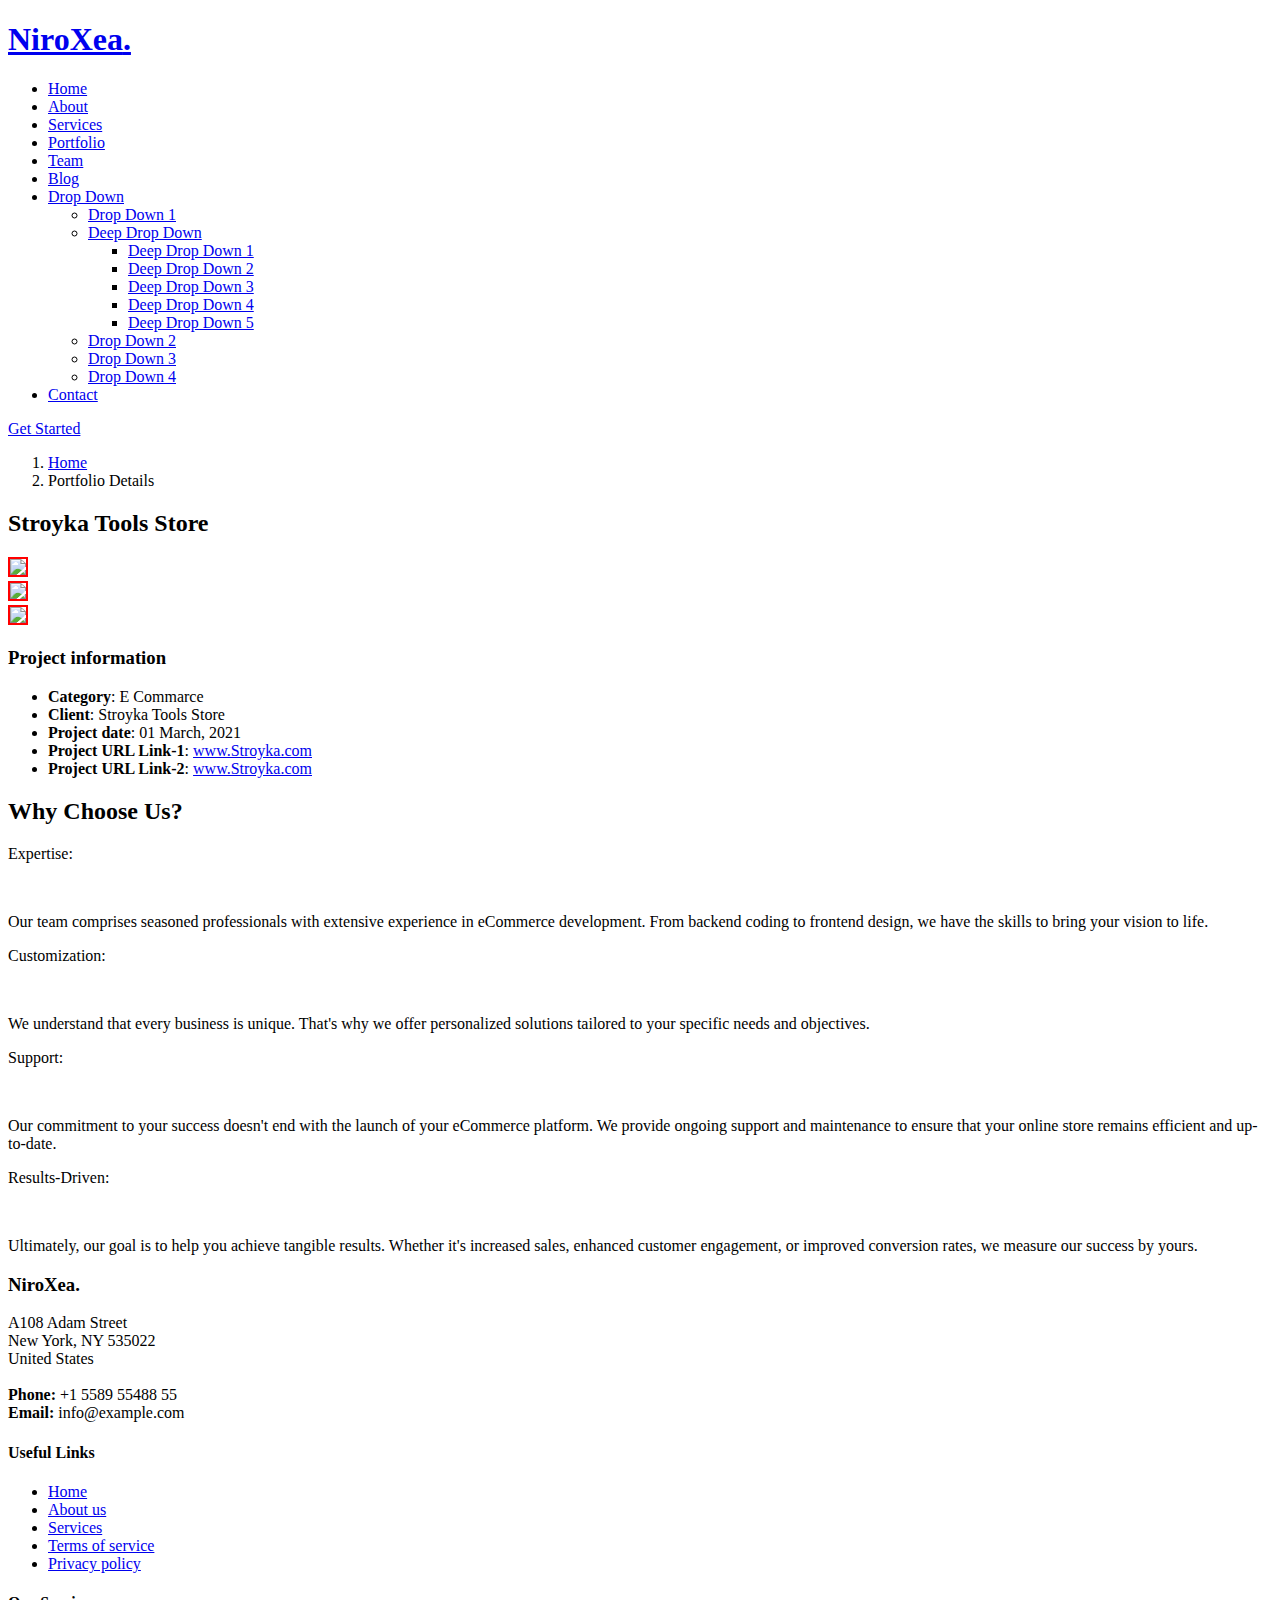
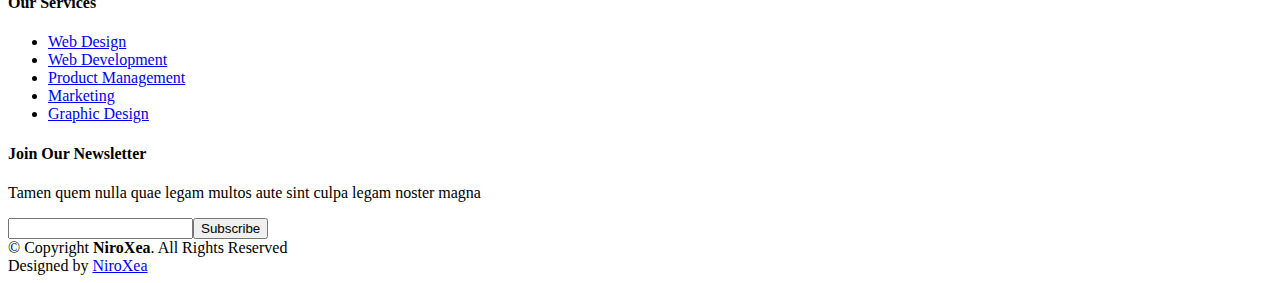
==== portfolio-details.html @ f6bf73a2 "Add files via upload" ====
<!DOCTYPE html>
<html lang="en">

<head>
  <meta charset="utf-8">
  <meta content="width=device-width, initial-scale=1.0" name="viewport">

  <title>Portfolio Details - NiroXea</title>
  <meta content="" name="description">
  <meta content="" name="keywords">

  <!-- Favicons -->
  <link href="assets/img/favicon.png" rel="icon">
  <link href="assets/img/apple-touch-icon.png" rel="apple-touch-icon">

  <!-- Google Fonts -->
  <link href="https://fonts.googleapis.com/css?family=Open+Sans:300,300i,400,400i,600,600i,700,700i|Raleway:300,300i,400,400i,500,500i,600,600i,700,700i|Poppins:300,300i,400,400i,500,500i,600,600i,700,700i" rel="stylesheet">

  <!-- Vendor CSS Files -->
  <link href="assets/vendor/aos/aos.css" rel="stylesheet">
  <link href="assets/vendor/bootstrap/css/bootstrap.min.css" rel="stylesheet">
  <link href="assets/vendor/bootstrap-icons/bootstrap-icons.css" rel="stylesheet">
  <link href="assets/vendor/boxicons/css/boxicons.min.css" rel="stylesheet">
  <link href="assets/vendor/glightbox/css/glightbox.min.css" rel="stylesheet">
  <link href="assets/vendor/remixicon/remixicon.css" rel="stylesheet">
  <link href="assets/vendor/swiper/swiper-bundle.min.css" rel="stylesheet">

  <!-- Template Main CSS File -->
  <link href="assets/css/style.css" rel="stylesheet">

  <!-- =======================================================
  * Template Name:NiroXea
  * Updated: Mar 13 2024 with Bootstrap v5.3.3
  * Template URL: https://NiroXea.com/NiroXea-bootstrap-corporate-template/
  * Author: NiroXea.com
  * License: https://NiroXea.com/license/
  ======================================================== -->
</head>

<body>

  <!-- ======= Header ======= -->
  <header id="header" class="fixed-top d-flex align-items-center bg-dark">
    <div class="container d-flex align-items-center">
      <h1 class="logo me-auto"><a href="index.html">NiroXea<span>.</span></a></h1>
      <!-- Uncomment below if you prefer to use an image logo -->
      <!-- <a href="index.html" class="logo me-auto"><img src="assets/img/logo.png" alt=""></a>-->

      <nav id="navbar" class="navbar order-last order-lg-0">
        <ul>
          <li><a class="nav-link scrollto " href="#hero">Home</a></li>
          <li><a class="nav-link scrollto" href="#about">About</a></li>
          <li><a class="nav-link scrollto" href="#services">Services</a></li>
          <li><a class="nav-link scrollto active" href="#portfolio">Portfolio</a></li>
          <li><a class="nav-link scrollto" href="#team">Team</a></li>
          <li><a href="blog.html">Blog</a></li>
          <li class="dropdown d-none"><a href="#"><span>Drop Down</span> <i class="bi bi-chevron-down"></i></a>
            <ul>
              <li><a href="#">Drop Down 1</a></li>
              <li class="dropdown"><a href="#"><span>Deep Drop Down</span> <i class="bi bi-chevron-right"></i></a>
                <ul>
                  <li><a href="#">Deep Drop Down 1</a></li>
                  <li><a href="#">Deep Drop Down 2</a></li>
                  <li><a href="#">Deep Drop Down 3</a></li>
                  <li><a href="#">Deep Drop Down 4</a></li>
                  <li><a href="#">Deep Drop Down 5</a></li>
                </ul>
              </li>
              <li><a href="#">Drop Down 2</a></li>
              <li><a href="#">Drop Down 3</a></li>
              <li><a href="#">Drop Down 4</a></li>
            </ul>
          </li>
          <li><a class="nav-link scrollto" href="#contact">Contact</a></li>
        </ul>
        <i class="bi bi-list mobile-nav-toggle"></i>
      </nav><!-- .navbar -->

      <a href="#about" class="get-started-btn scrollto">Get Started</a>
    </div>
  </header><!-- End Header -->

  <main id="main" class="bg-dark">

    <!-- ======= Breadcrumbs ======= -->
    <section class="breadcrumbs">
      <div class="container">

        <ol>
          <li><a href="index.html">Home</a></li>
          <li>Portfolio Details</li>
        </ol>
        <h2>Stroyka Tools Store</h2>

      </div>
    </section><!-- End Breadcrumbs -->

    <!-- ======= Portfolio Details Section ======= -->
    <section id="portfolio-details" class="portfolio-details">
      <div class="container">

        <div class="row gy-4">

          <div class="col-lg-8">
            <div class="portfolio-details-slider swiper">
              <div class="swiper-wrapper align-items-start">

                <div class="swiper-slide d-flex align-items-start "style="">
                  <img src="assets/img/portfolio/New folder//tool/tool (1).png" class="rounded-2" style="border: 2px solid red;">
                </div>

                <div class="swiper-slide d-flex align-items-start "style="">
                  <img src="assets/img/portfolio/New folder//tool/tool (2).png" class="rounded-2" style="border: 2px solid red;">
                </div>

                <div class="swiper-slide d-flex align-items-start "style="">
                  <img src="assets/img/portfolio/New folder//tool/tool (3).png" class="rounded-2" style="border: 2px solid red;">
                </div>

              </div>
              <div class="swiper-pagination"></div>
            </div>
          </div>

          <div class="col-lg-4">
            <div class="portfolio-info text-white">
              <h3>Project information</h3>
              <ul>
                <li><strong>Category</strong>: E Commarce</li>
                <li><strong>Client</strong>: Stroyka Tools Store</li>
                <li><strong>Project date</strong>: 01 March, 2021</li>
                <li><strong>Project URL Link-1</strong>: <a href="https://main--stroyka-niroxea.netlify.app/">www.Stroyka.com</a></li>
                <li><strong>Project URL Link-2</strong>: <a href="https://main--stroyka-niroxea.netlify.app/index-2">www.Stroyka.com</a></li>
              </ul>
            </div>
            <div class="portfolio-description text-white">
              <h2>Why Choose Us?</h2>
              <p class="fw-bold">Expertise:
              </p><br>
              <p class="">Our team comprises seasoned professionals with extensive experience in eCommerce development. From backend coding to frontend design, we have the skills to bring your vision to life.</p>
              <p class="fw-bold">Customization:
              </p><br>
              <p class="">We understand that every business is unique. That's why we offer personalized solutions tailored to your specific needs and objectives.</p>


              <p class="fw-bold">Support: 
              </p><br>
              <p class="">Our commitment to your success doesn't end with the launch of your eCommerce platform. We provide ongoing support and maintenance to ensure that your online store remains efficient and up-to-date.</p>
              <p class="fw-bold">Results-Driven: 
              </p><br>
              <p class="">Ultimately, our goal is to help you achieve tangible results. Whether it's increased sales, enhanced customer engagement, or improved conversion rates, we measure our success by yours.</p>
            </div>
          </div>

        </div>

      </div>
    </section><!-- End Portfolio Details Section -->

  </main><!-- End #main -->

  <!-- ======= Footer ======= -->
  <footer id="footer">

    <div class="footer-top">
      <div class="container">
        <div class="row">

          <div class="col-lg-3 col-md-6 footer-contact">
            <h3>NiroXea<span>.</span></h3>
            <p>
              A108 Adam Street <br>
              New York, NY 535022<br>
              United States <br><br>
              <strong>Phone:</strong> +1 5589 55488 55<br>
              <strong>Email:</strong> info@example.com<br>
            </p>
          </div>

          <div class="col-lg-2 col-md-6 footer-links">
            <h4>Useful Links</h4>
            <ul>
              <li><i class="bx bx-chevron-right"></i> <a href="#">Home</a></li>
              <li><i class="bx bx-chevron-right"></i> <a href="#">About us</a></li>
              <li><i class="bx bx-chevron-right"></i> <a href="#">Services</a></li>
              <li><i class="bx bx-chevron-right"></i> <a href="#">Terms of service</a></li>
              <li><i class="bx bx-chevron-right"></i> <a href="#">Privacy policy</a></li>
            </ul>
          </div>

          <div class="col-lg-3 col-md-6 footer-links">
            <h4>Our Services</h4>
            <ul>
              <li><i class="bx bx-chevron-right"></i> <a href="#">Web Design</a></li>
              <li><i class="bx bx-chevron-right"></i> <a href="#">Web Development</a></li>
              <li><i class="bx bx-chevron-right"></i> <a href="#">Product Management</a></li>
              <li><i class="bx bx-chevron-right"></i> <a href="#">Marketing</a></li>
              <li><i class="bx bx-chevron-right"></i> <a href="#">Graphic Design</a></li>
            </ul>
          </div>

          <div class="col-lg-4 col-md-6 footer-newsletter">
            <h4>Join Our Newsletter</h4>
            <p>Tamen quem nulla quae legam multos aute sint culpa legam noster magna</p>
            <form action="" method="post">
              <input type="email" name="email"><input type="submit" value="Subscribe">
            </form>
          </div>

        </div>
      </div>
    </div>

    <div class="container d-md-flex py-4">

      <div class="me-md-auto text-center text-md-start">
        <div class="copyright">
          &copy; Copyright <strong><span>NiroXea</span></strong>. All Rights Reserved
        </div>
        <div class="credits">
          <!-- All the links in the footer should remain intact. -->
          <!-- You can delete the links only if you purchased the pro version. -->
          <!-- Licensing information: https://NiroXea.com/license/ -->
          <!-- Purchase the pro version with working PHP/AJAX contact form: https://NiroXea.com/NiroXea-bootstrap-corporate-template/ -->
          Designed by <a href="https://NiroXea.com/">NiroXea</a>
        </div>
      </div>
      <div class="social-links text-center text-md-end pt-3 pt-md-0">
        <a href="#" class="twitter"><i class="bx bxl-twitter"></i></a>
        <a href="#" class="facebook"><i class="bx bxl-facebook"></i></a>
        <a href="#" class="instagram"><i class="bx bxl-instagram"></i></a>
        <a href="#" class="google-plus"><i class="bx bxl-skype"></i></a>
        <a href="#" class="linkedin"><i class="bx bxl-linkedin"></i></a>
      </div>
    </div>
  </footer><!-- End Footer -->

  <a href="#" class="back-to-top d-flex align-items-center justify-content-center"><i class="bi bi-arrow-up-short"></i></a>

  <!-- Vendor JS Files -->
  <script src="assets/vendor/purecounter/purecounter_vanilla.js"></script>
  <script src="assets/vendor/aos/aos.js"></script>
  <script src="assets/vendor/bootstrap/js/bootstrap.bundle.min.js"></script>
  <script src="assets/vendor/glightbox/js/glightbox.min.js"></script>
  <script src="assets/vendor/isotope-layout/isotope.pkgd.min.js"></script>
  <script src="assets/vendor/swiper/swiper-bundle.min.js"></script>
  <script src="assets/vendor/php-email-form/validate.js"></script>

  <!-- Template Main JS File -->
  <script src="assets/js/main.js"></script>

</body>

</html>
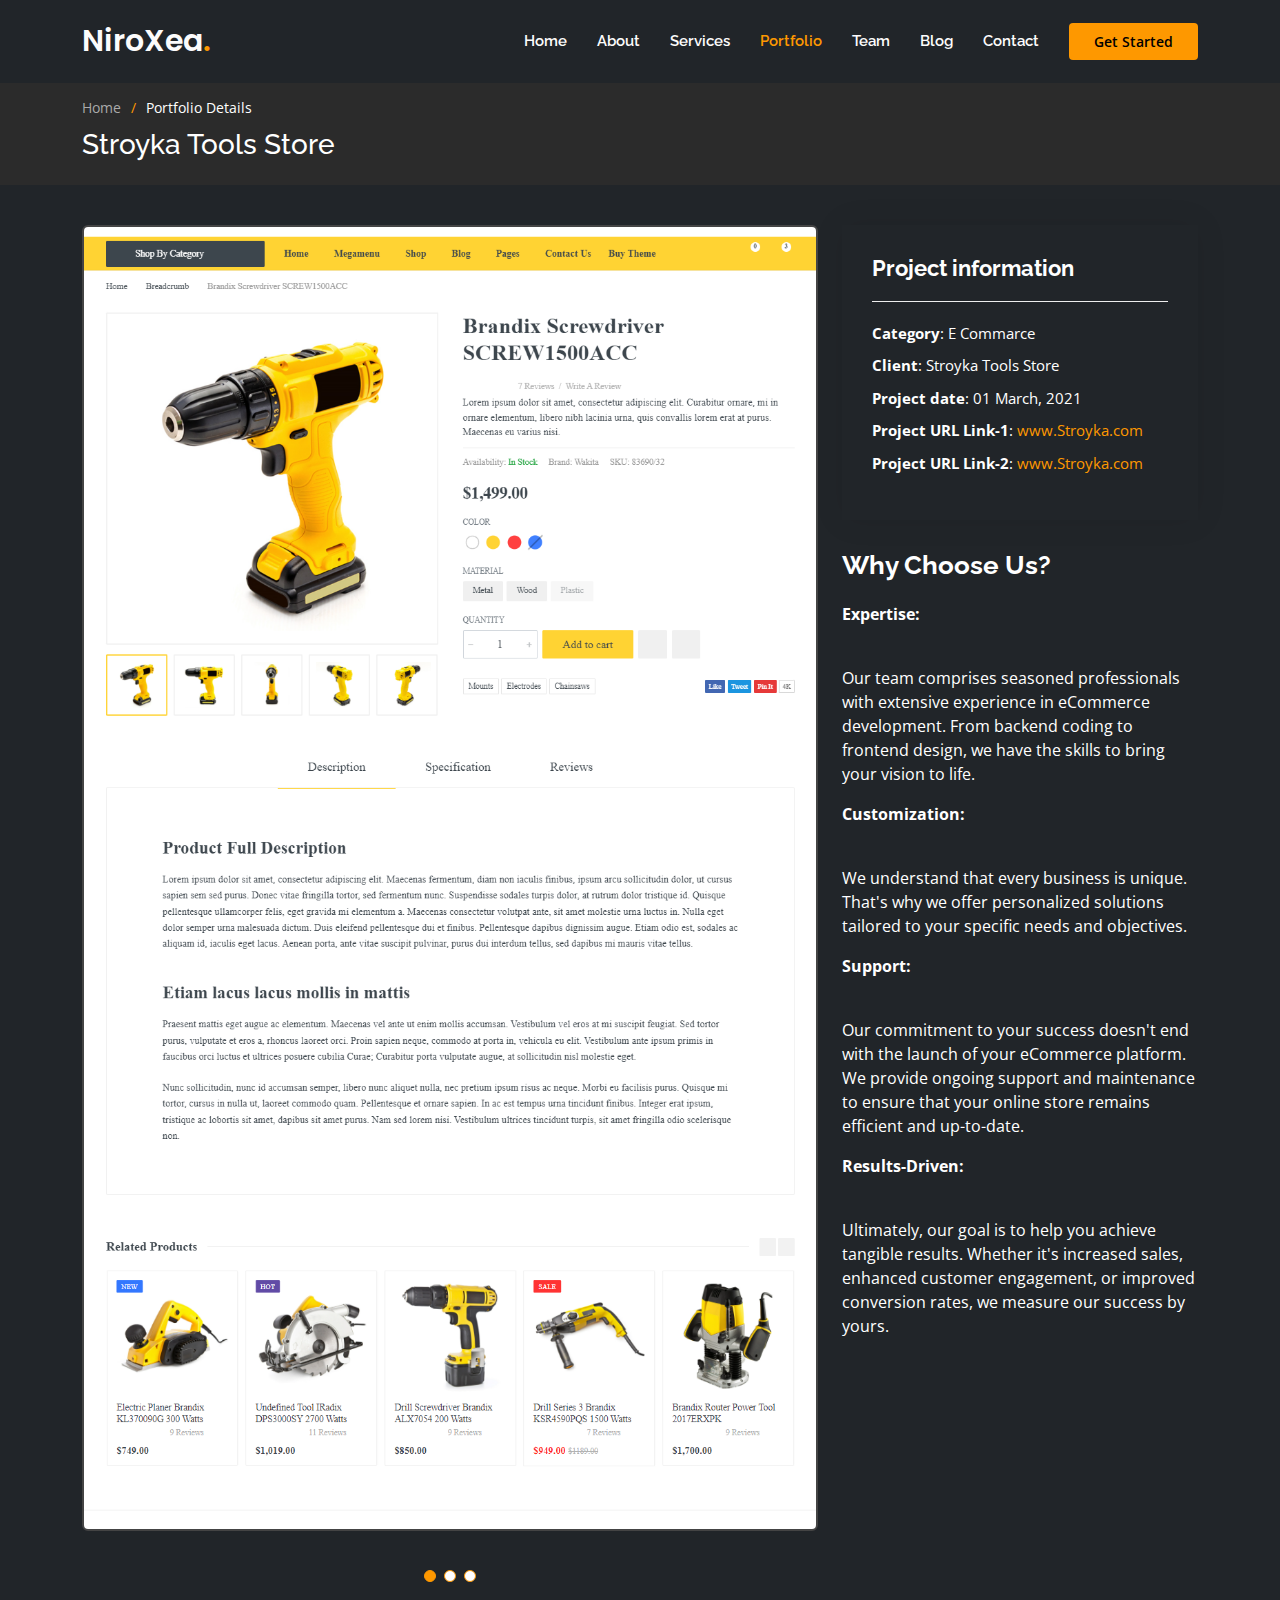
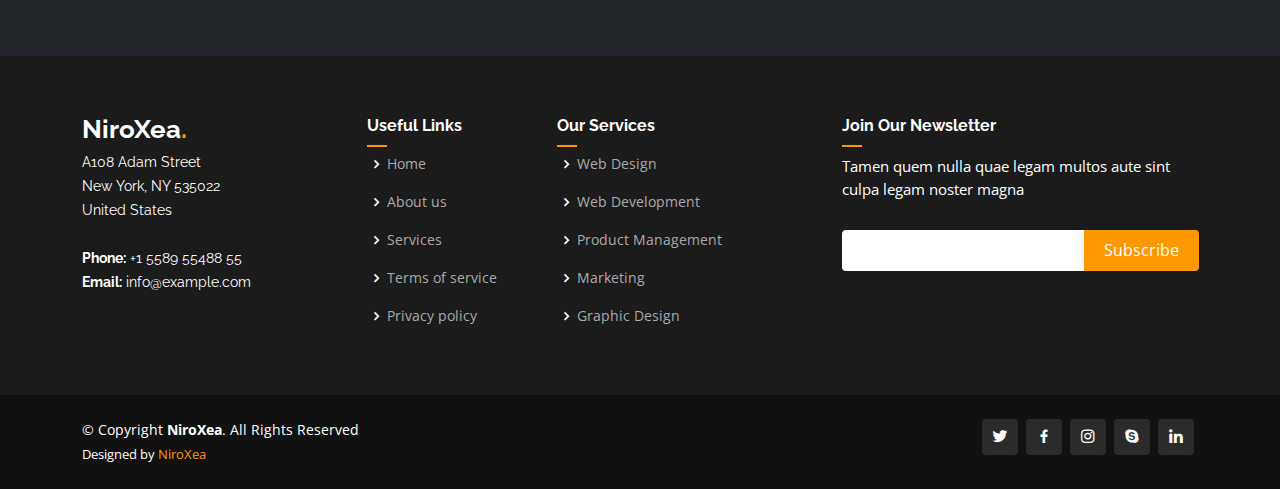
==== commit c0f00fea: "Add files via upload" ====
--- a/portfolio-details.html
+++ b/portfolio-details.html
@@ -106,15 +106,15 @@
               <div class="swiper-wrapper align-items-start">
 
                 <div class="swiper-slide d-flex align-items-start "style="">
-                  <img src="assets/img/portfolio/New folder//tool/tool (1).png" class="rounded-2" style="border: 2px solid red;">
+                  <img src="assets/img/portfolio/New folder//tool/tool (1).png" class="rounded-2" style="border: 2px solid;">
                 </div>
 
                 <div class="swiper-slide d-flex align-items-start "style="">
-                  <img src="assets/img/portfolio/New folder//tool/tool (2).png" class="rounded-2" style="border: 2px solid red;">
+                  <img src="assets/img/portfolio/New folder//tool/tool (2).png" class="rounded-2" style="border: 2px solid;">
                 </div>
 
                 <div class="swiper-slide d-flex align-items-start "style="">
-                  <img src="assets/img/portfolio/New folder//tool/tool (3).png" class="rounded-2" style="border: 2px solid red;">
+                  <img src="assets/img/portfolio/New folder//tool/tool (3).png" class="rounded-2" style="border: 2px solid;">
                 </div>
 
               </div>
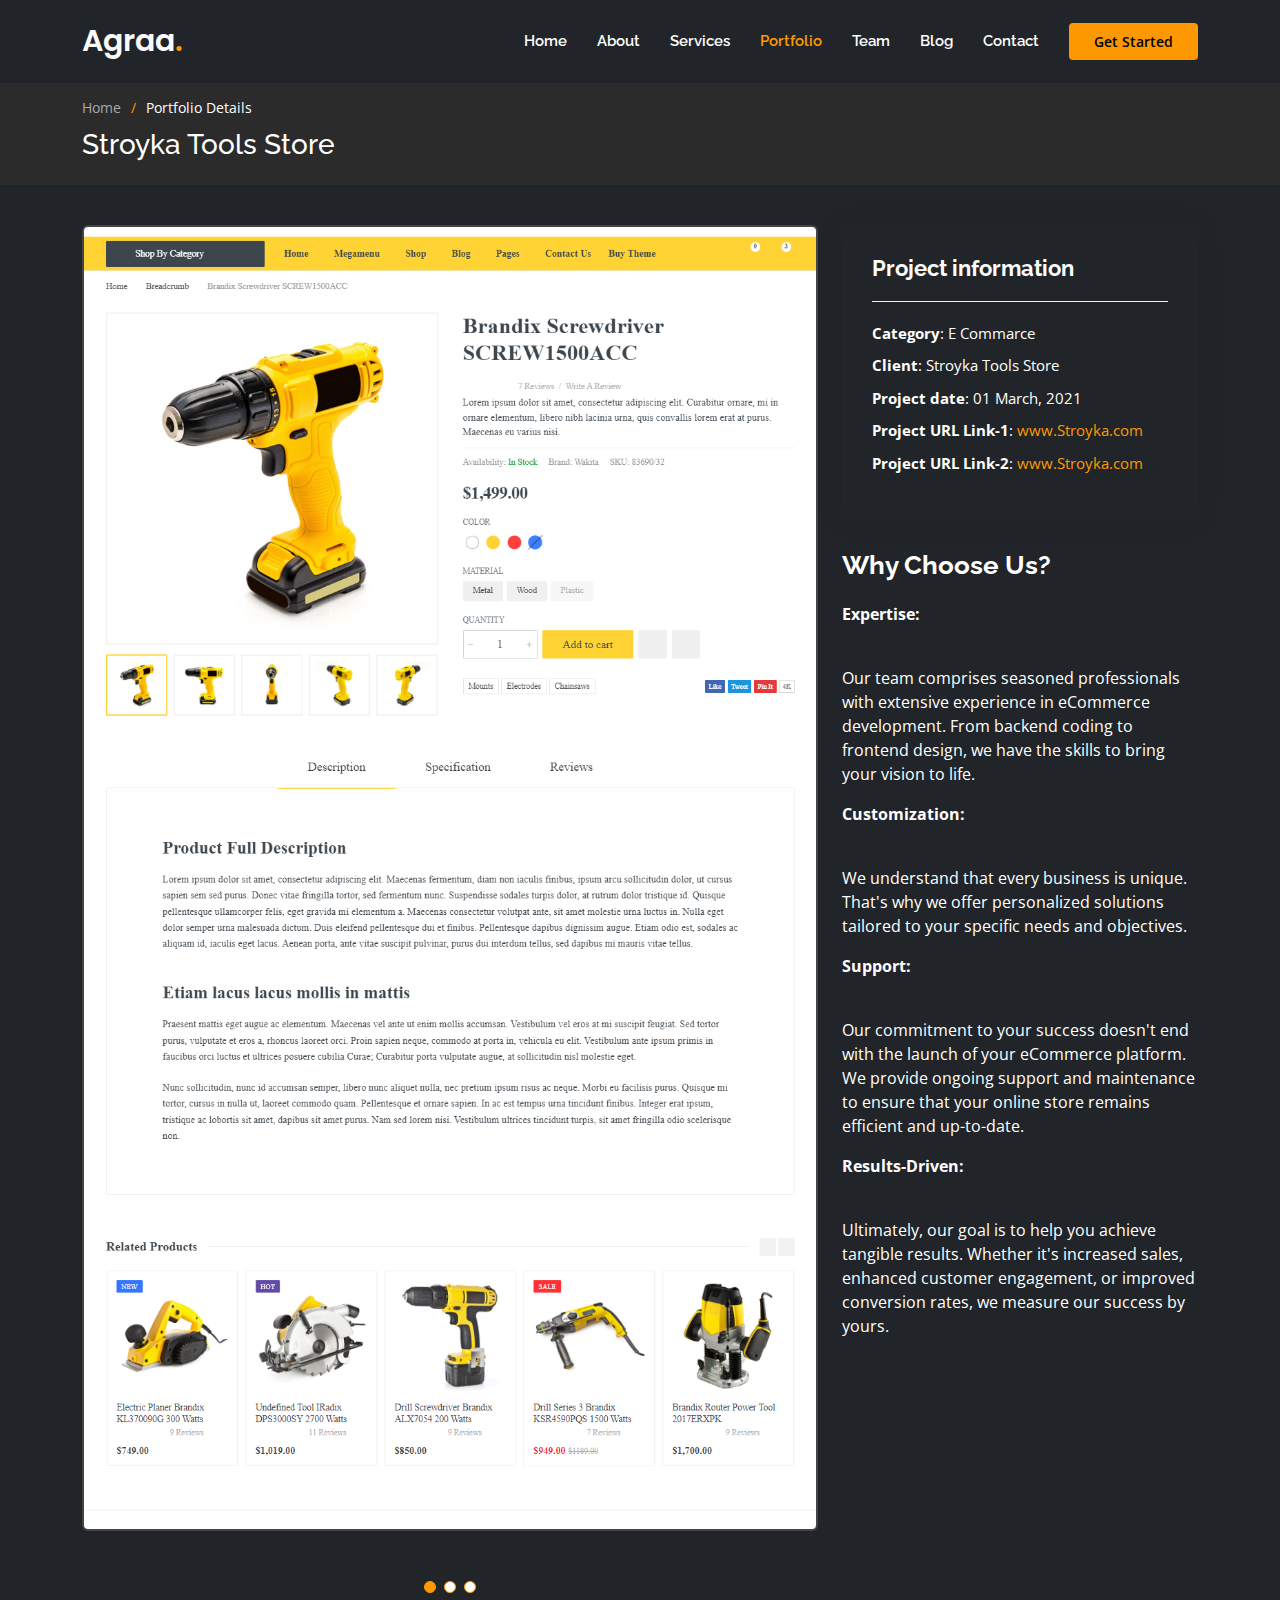
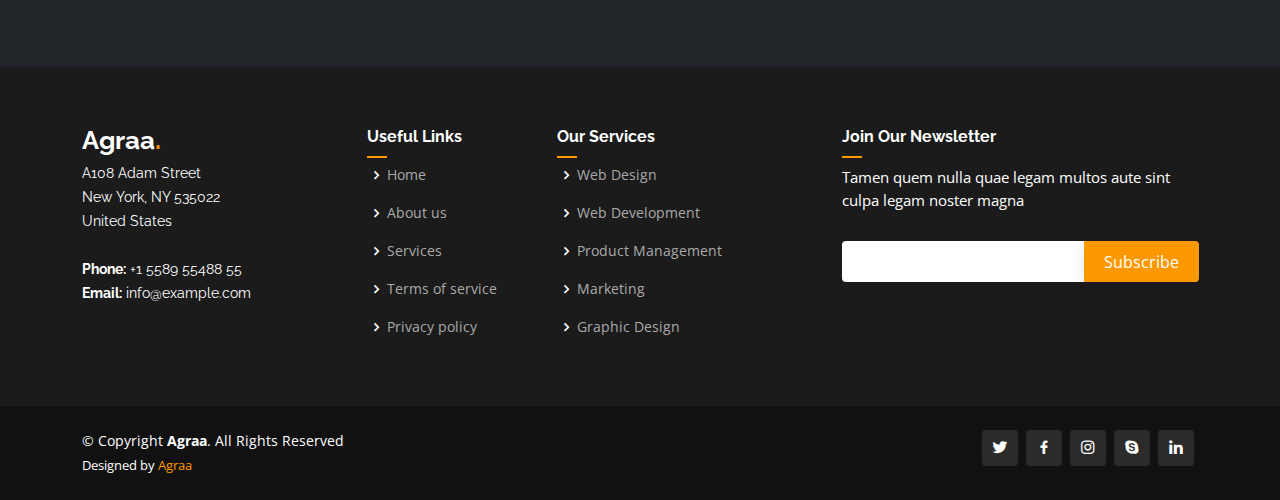
==== commit 172370b7: "Add files via upload" ====
--- a/portfolio-details.html
+++ b/portfolio-details.html
@@ -5,7 +5,7 @@
   <meta charset="utf-8">
   <meta content="width=device-width, initial-scale=1.0" name="viewport">
 
-  <title>Portfolio Details - NiroXea</title>
+  <title>Portfolio Details - Agraa</title>
   <meta content="" name="description">
   <meta content="" name="keywords">
 
@@ -29,11 +29,11 @@
   <link href="assets/css/style.css" rel="stylesheet">
 
   <!-- =======================================================
-  * Template Name:NiroXea
+  * Template Name:Agraa
   * Updated: Mar 13 2024 with Bootstrap v5.3.3
-  * Template URL: https://NiroXea.com/NiroXea-bootstrap-corporate-template/
-  * Author: NiroXea.com
-  * License: https://NiroXea.com/license/
+  * Template URL: https://Agraa.com/Agraa-bootstrap-corporate-template/
+  * Author: Agraa.com
+  * License: https://Agraa.com/license/
   ======================================================== -->
 </head>
 
@@ -42,7 +42,7 @@
   <!-- ======= Header ======= -->
   <header id="header" class="fixed-top d-flex align-items-center bg-dark">
     <div class="container d-flex align-items-center">
-      <h1 class="logo me-auto"><a href="index.html">NiroXea<span>.</span></a></h1>
+      <h1 class="logo me-auto"><a href="index.html">Agraa<span>.</span></a></h1>
       <!-- Uncomment below if you prefer to use an image logo -->
       <!-- <a href="index.html" class="logo me-auto"><img src="assets/img/logo.png" alt=""></a>-->
 
@@ -129,8 +129,8 @@
                 <li><strong>Category</strong>: E Commarce</li>
                 <li><strong>Client</strong>: Stroyka Tools Store</li>
                 <li><strong>Project date</strong>: 01 March, 2021</li>
-                <li><strong>Project URL Link-1</strong>: <a href="https://main--stroyka-niroxea.netlify.app/">www.Stroyka.com</a></li>
-                <li><strong>Project URL Link-2</strong>: <a href="https://main--stroyka-niroxea.netlify.app/index-2">www.Stroyka.com</a></li>
+                <li><strong>Project URL Link-1</strong>: <a href="https://main--stroyka-Agraa.netlify.app/">www.Stroyka.com</a></li>
+                <li><strong>Project URL Link-2</strong>: <a href="https://main--stroyka-Agraa.netlify.app/index-2">www.Stroyka.com</a></li>
               </ul>
             </div>
             <div class="portfolio-description text-white">
@@ -167,7 +167,7 @@
         <div class="row">
 
           <div class="col-lg-3 col-md-6 footer-contact">
-            <h3>NiroXea<span>.</span></h3>
+            <h3>Agraa<span>.</span></h3>
             <p>
               A108 Adam Street <br>
               New York, NY 535022<br>
@@ -215,14 +215,14 @@
 
       <div class="me-md-auto text-center text-md-start">
         <div class="copyright">
-          &copy; Copyright <strong><span>NiroXea</span></strong>. All Rights Reserved
+          &copy; Copyright <strong><span>Agraa</span></strong>. All Rights Reserved
         </div>
         <div class="credits">
           <!-- All the links in the footer should remain intact. -->
           <!-- You can delete the links only if you purchased the pro version. -->
-          <!-- Licensing information: https://NiroXea.com/license/ -->
-          <!-- Purchase the pro version with working PHP/AJAX contact form: https://NiroXea.com/NiroXea-bootstrap-corporate-template/ -->
-          Designed by <a href="https://NiroXea.com/">NiroXea</a>
+          <!-- Licensing information: https://Agraa.com/license/ -->
+          <!-- Purchase the pro version with working PHP/AJAX contact form: https://Agraa.com/Agraa-bootstrap-corporate-template/ -->
+          Designed by <a href="https://Agraa.com/">Agraa</a>
         </div>
       </div>
       <div class="social-links text-center text-md-end pt-3 pt-md-0">
